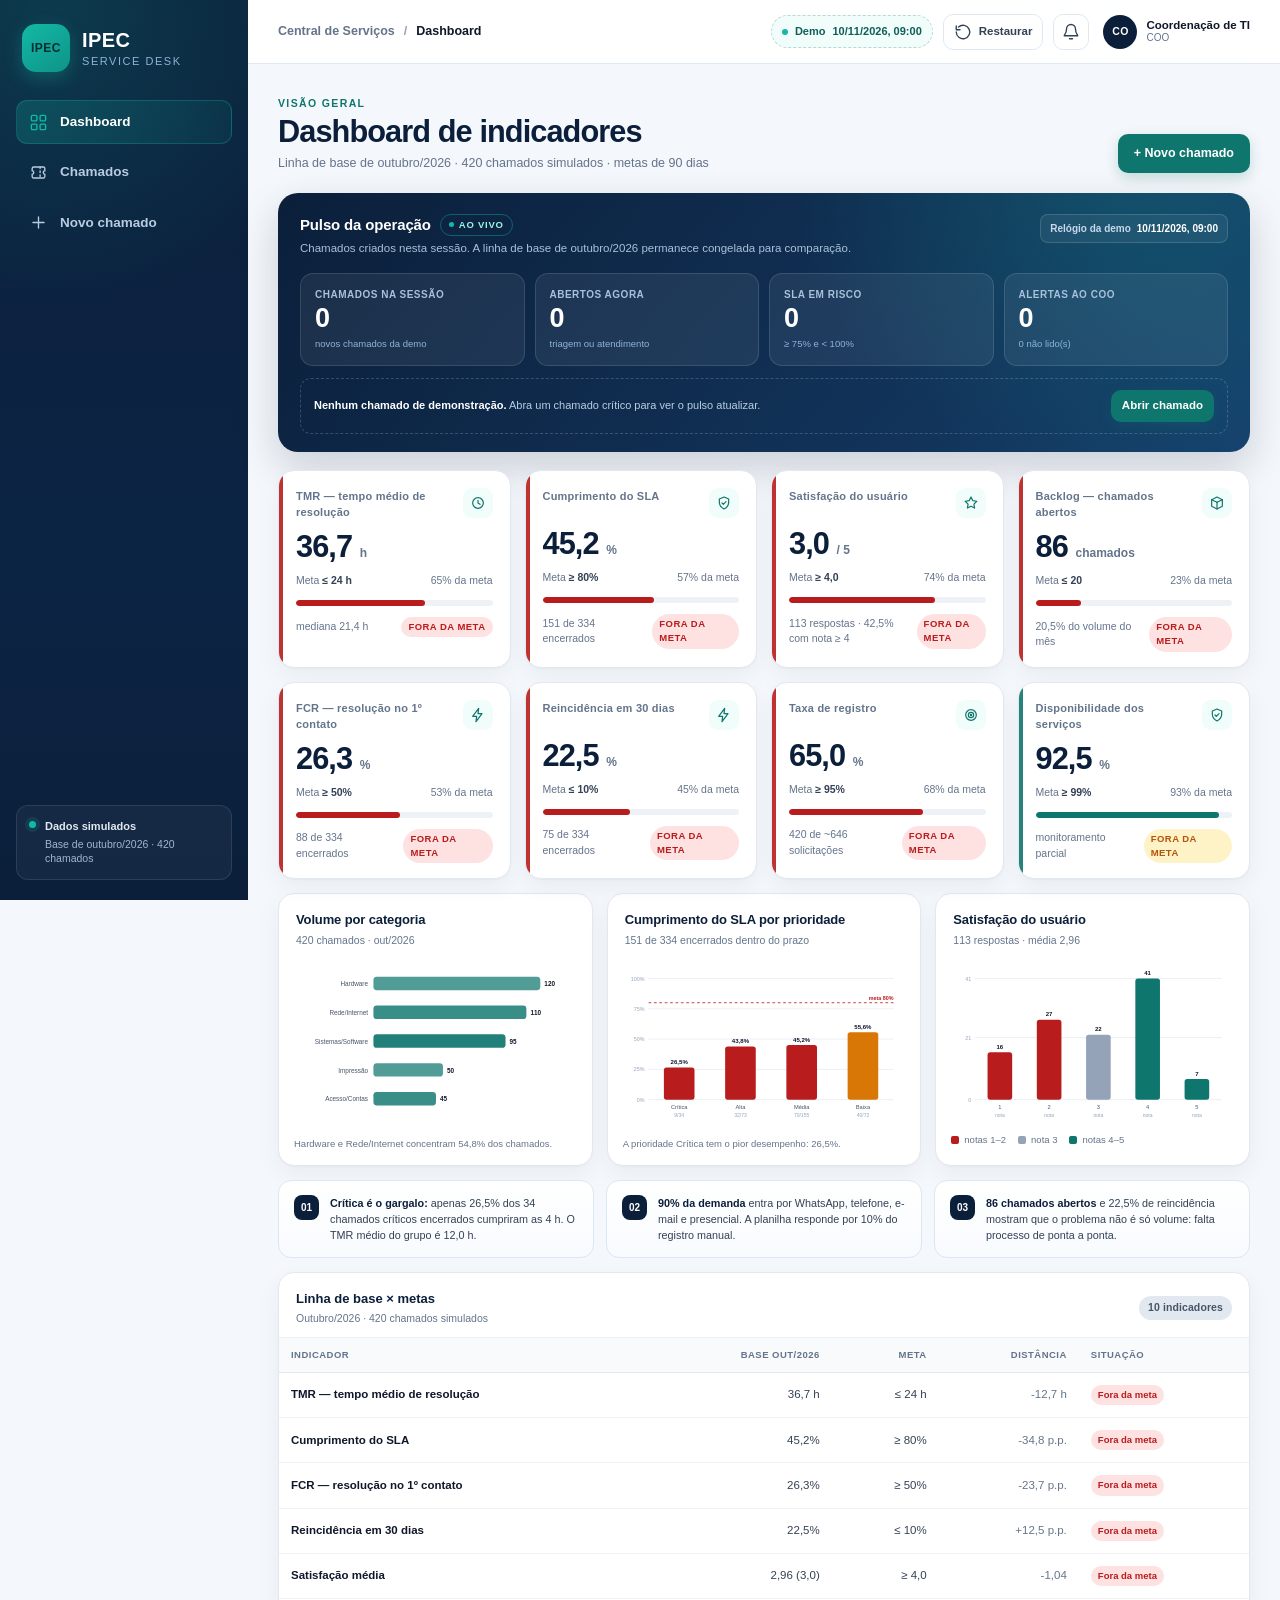
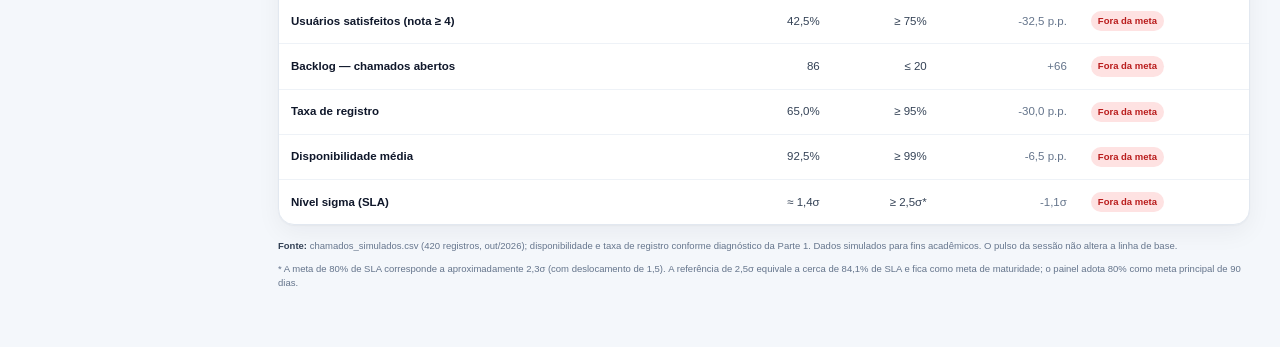
==== service-desk/index.html @ df40ed0a "feat: publica protótipo Service Desk IPEC" ====
<!DOCTYPE html>
<html lang="pt-BR">
<head>
  <meta charset="UTF-8">
  <meta name="viewport" content="width=device-width, initial-scale=1.0">
  <meta name="description" content="Protótipo acadêmico de Service Desk e dashboard de indicadores do IPEC.">
  <title>IPEC · Service Desk</title>
  <link rel="icon" href="data:image/svg+xml,%3Csvg xmlns='http://www.w3.org/2000/svg' viewBox='0 0 64 64'%3E%3Crect width='64' height='64' rx='14' fill='%230B1F3A'/%3E%3Cpath d='M18 18h28v8H34v20h-8V26h-8z' fill='%2314B8A6'/%3E%3C/svg%3E">
  <link rel="stylesheet" href="assets/estilo.css">
</head>
<body>
  <a class="pular-para-conteudo" href="#conteudo">Pular para o conteúdo</a>

  <div class="app">
    <aside class="sidebar">
      <div class="marca">
        <div class="marca-logo" aria-hidden="true">IPEC</div>
        <div class="marca-texto">
          <strong>IPEC</strong>
          <span>Service Desk</span>
        </div>
      </div>

      <nav class="nav" aria-label="Navegação principal">
        <button class="nav-item ativo" type="button" data-action="nav" data-view="dashboard">
          <svg viewBox="0 0 24 24" aria-hidden="true"><rect x="3" y="3" width="7" height="7" rx="1.5"/><rect x="14" y="3" width="7" height="7" rx="1.5"/><rect x="3" y="14" width="7" height="7" rx="1.5"/><rect x="14" y="14" width="7" height="7" rx="1.5"/></svg>
          <span>Dashboard</span>
        </button>
        <button class="nav-item" type="button" data-action="nav" data-view="chamados">
          <svg viewBox="0 0 24 24" aria-hidden="true"><path d="M4 7a2 2 0 0 1 2-2h12a2 2 0 0 1 2 2v3a2 2 0 0 0 0 4v3a2 2 0 0 1-2 2H6a2 2 0 0 1-2-2v-3a2 2 0 0 0 0-4z"/><path d="M14 5v14" stroke-dasharray="2 3"/></svg>
          <span>Chamados</span>
        </button>
        <button class="nav-item" type="button" data-action="nav" data-view="novo">
          <svg viewBox="0 0 24 24" aria-hidden="true"><path d="M12 5v14M5 12h14"/></svg>
          <span>Novo chamado</span>
        </button>
      </nav>

      <div class="sidebar-rodape">
        <span class="ponto-simulado"></span>
        <div>
          <strong>Dados simulados</strong>
          <span>Base de outubro/2026 · 420 chamados</span>
        </div>
      </div>
    </aside>

    <div class="main">
      <header class="topbar">
        <div class="topbar-contexto">
          <span class="topbar-marca-mobile" aria-hidden="true">IPEC</span>
          <span class="topbar-rotulo">Central de Serviços</span>
          <span class="topbar-sep" aria-hidden="true">/</span>
          <span id="topbar-view">Dashboard</span>
        </div>

        <div class="topbar-acoes">
          <div class="relogio-demo" id="relogio-demo" title="Relógio fixo da demonstração; use 'Simular +3h' no chamado para testar o alerta de 75%."></div>
          <button class="btn-icone btn-reset" type="button" data-action="resetar" title="Restaurar demonstração" aria-label="Restaurar demonstração">
            <svg viewBox="0 0 24 24" aria-hidden="true"><path d="M3 12a9 9 0 1 0 3-6.7"/><path d="M3 4v5h5"/></svg>
            <span>Restaurar</span>
          </button>
          <div id="notificacoes-root" class="notificacoes"></div>
          <div class="usuario" title="Perfil da demonstração">
            <span class="avatar" aria-hidden="true">CO</span>
            <span class="usuario-texto"><strong>Coordenação de TI</strong><span>COO</span></span>
          </div>
        </div>
      </header>

      <main class="conteudo" id="conteudo">
        <section class="view" id="view-dashboard" aria-labelledby="titulo-dashboard"></section>
        <section class="view" id="view-chamados" aria-labelledby="titulo-chamados" hidden></section>
        <section class="view" id="view-novo" aria-labelledby="titulo-novo" hidden></section>
      </main>
    </div>
  </div>

  <div id="drawer-root"></div>
  <div id="toast-root" class="toast-root" aria-live="polite" aria-atomic="true"></div>

  <noscript>
    <div class="aviso-noscript">Este protótipo precisa de JavaScript ativado para funcionar.</div>
  </noscript>

  <script src="assets/dados.js"></script>
  <script src="assets/app.js" defer></script>
</body>
</html>
---- service-desk/assets/estilo.css ----
/* =========================================================
   IPEC Service Desk — protótipo acadêmico
   Sem dependências externas. Tema claro, azul institucional,
   teal para ação e âmbar/vermelho para risco de SLA.
   ========================================================= */

:root {
  --azul: #0b1f3a;
  --azul-2: #12345b;
  --azul-3: #1d4f86;
  --teal: #0f766e;
  --teal-2: #14b8a6;
  --teal-claro: #ccfbf1;
  --fundo: #f4f7fb;
  --branco: #ffffff;
  --texto: #0f172a;
  --texto-2: #334155;
  --muted: #64748b;
  --muted-2: #94a3b8;
  --borda: #e2e8f0;
  --borda-2: #eef2f7;
  --azul-claro: #e0f2fe;
  --verde: #15803d;
  --verde-claro: #dcfce7;
  --ambar: #b45309;
  --ambar-claro: #fef3c7;
  --vermelho: #b91c1c;
  --vermelho-claro: #fee2e2;
  --roxo: #6d28d9;
  --roxo-claro: #ede9fe;
  --sombra: 0 1px 2px rgba(15, 23, 42, 0.04), 0 8px 24px rgba(15, 23, 42, 0.05);
  --sombra-forte: 0 18px 50px rgba(15, 23, 42, 0.18);
  --raio: 16px;
  --raio-pequeno: 10px;
  --transicao: 160ms ease;
}

* { box-sizing: border-box; }

html { scroll-behavior: smooth; }

body {
  margin: 0;
  background: var(--fundo);
  color: var(--texto);
  font-family: -apple-system, BlinkMacSystemFont, "Segoe UI", Roboto, "Helvetica Neue", Arial, sans-serif;
  font-size: 14px;
  line-height: 1.5;
  -webkit-font-smoothing: antialiased;
}

button, input, select, textarea { font: inherit; }
button { cursor: pointer; }
button:disabled { cursor: not-allowed; opacity: 0.5; }
a { color: var(--teal); }
svg { display: block; }

:focus-visible {
  outline: 3px solid var(--teal-2);
  outline-offset: 2px;
}

.sr-only {
  position: absolute;
  width: 1px;
  height: 1px;
  padding: 0;
  margin: -1px;
  overflow: hidden;
  clip: rect(0, 0, 0, 0);
  white-space: nowrap;
  border: 0;
}

.pular-para-conteudo {
  position: fixed;
  top: 10px;
  left: 10px;
  z-index: 1000;
  padding: 10px 14px;
  border-radius: 8px;
  background: var(--azul);
  color: #fff;
  text-decoration: none;
  transform: translateY(-160%);
  transition: transform var(--transicao);
}
.pular-para-conteudo:focus { transform: translateY(0); }

.aviso-noscript {
  position: fixed;
  inset: auto 16px 16px 16px;
  z-index: 999;
  padding: 16px;
  border-radius: 12px;
  background: var(--vermelho-claro);
  color: var(--vermelho);
  font-weight: 600;
  text-align: center;
}

/* ========== Layout ========== */

.app {
  display: grid;
  grid-template-columns: 248px minmax(0, 1fr);
  min-height: 100vh;
}

.main { min-width: 0; }

.conteudo {
  width: 100%;
  max-width: 1500px;
  margin: 0 auto;
  padding: 28px 30px 56px;
}

.view[hidden] { display: none; }
.view { animation: entrar 180ms ease both; }
@keyframes entrar {
  from { opacity: 0; transform: translateY(4px); }
  to { opacity: 1; transform: translateY(0); }
}

/* ========== Sidebar ========== */

.sidebar {
  position: sticky;
  top: 0;
  height: 100vh;
  display: flex;
  flex-direction: column;
  gap: 28px;
  padding: 24px 16px 20px;
  background:
    radial-gradient(circle at 20% 0%, rgba(20, 184, 166, 0.18), transparent 34%),
    linear-gradient(180deg, #0b1f3a 0%, #0c2444 62%, #0b1f3a 100%);
  color: #dbe6f3;
  overflow-y: auto;
}

.marca {
  display: flex;
  align-items: center;
  gap: 12px;
  padding: 0 6px;
}

.marca-logo {
  width: 48px;
  height: 48px;
  display: grid;
  place-items: center;
  border-radius: 14px;
  background: linear-gradient(145deg, var(--teal-2), #0d9488);
  color: #042f2e;
  font-weight: 900;
  font-size: 12px;
  letter-spacing: 0.04em;
  box-shadow: 0 6px 18px rgba(20, 184, 166, 0.3);
}

.marca-texto { display: flex; flex-direction: column; line-height: 1.2; }
.marca-texto strong { font-size: 20px; letter-spacing: 0.02em; color: #fff; }
.marca-texto span { font-size: 11px; text-transform: uppercase; letter-spacing: 0.14em; color: #8fb3d9; margin-top: 3px; }

.nav { display: flex; flex-direction: column; gap: 6px; }

.nav-item {
  display: flex;
  align-items: center;
  gap: 12px;
  width: 100%;
  padding: 11px 12px;
  border: 1px solid transparent;
  border-radius: 11px;
  background: transparent;
  color: #b9cbe0;
  text-align: left;
  font-size: 13.5px;
  font-weight: 600;
  transition: background var(--transicao), color var(--transicao), border-color var(--transicao);
}
.nav-item svg {
  width: 19px;
  height: 19px;
  fill: none;
  stroke: currentColor;
  stroke-width: 1.7;
  stroke-linecap: round;
  stroke-linejoin: round;
  flex: 0 0 auto;
}
.nav-item:hover { background: rgba(255, 255, 255, 0.07); color: #fff; }
.nav-item.ativo {
  background: linear-gradient(90deg, rgba(20, 184, 166, 0.22), rgba(20, 184, 166, 0.08));
  border-color: rgba(20, 184, 166, 0.28);
  color: #fff;
}
.nav-item.ativo svg { color: var(--teal-2); }

.sidebar-rodape {
  margin-top: auto;
  display: flex;
  align-items: flex-start;
  gap: 9px;
  padding: 13px 12px;
  border: 1px solid rgba(255, 255, 255, 0.1);
  border-radius: 12px;
  background: rgba(255, 255, 255, 0.045);
  color: #9fb6ce;
  font-size: 10.5px;
  line-height: 1.4;
}
.sidebar-rodape strong { display: block; color: #e2e8f0; font-size: 11px; }
.sidebar-rodape span { display: block; margin-top: 2px; }
.ponto-simulado {
  width: 7px;
  height: 7px;
  margin-top: 4px;
  border-radius: 50%;
  background: var(--teal-2);
  box-shadow: 0 0 0 4px rgba(20, 184, 166, 0.14);
  flex: 0 0 auto;
}

/* ========== Topbar ========== */

.topbar {
  position: sticky;
  top: 0;
  z-index: 30;
  display: flex;
  align-items: center;
  justify-content: space-between;
  gap: 18px;
  min-height: 64px;
  padding: 10px 30px;
  border-bottom: 1px solid var(--borda);
  background: rgba(255, 255, 255, 0.92);
  backdrop-filter: blur(10px);
}

.topbar-contexto {
  display: flex;
  align-items: center;
  gap: 9px;
  min-width: 0;
  color: var(--muted);
  font-size: 12.5px;
  font-weight: 600;
}
.topbar-contexto #topbar-view { color: var(--texto); }
.topbar-rotulo { color: var(--muted); }
.topbar-sep { color: var(--muted-2); }
.topbar-marca-mobile { display: none; color: var(--azul); font-weight: 900; letter-spacing: 0.06em; }

.topbar-acoes { display: flex; align-items: center; gap: 10px; }

.relogio-demo {
  display: inline-flex;
  align-items: center;
  gap: 7px;
  padding: 7px 10px;
  border: 1px dashed #b8d8d3;
  border-radius: 999px;
  background: #f0fdfa;
  color: #115e59;
  font-size: 11px;
  font-weight: 700;
  white-space: nowrap;
}
.relogio-demo::before {
  content: "";
  width: 6px;
  height: 6px;
  border-radius: 50%;
  background: var(--teal-2);
  animation: pulso 1.8s infinite;
}
@keyframes pulso {
  0%, 100% { box-shadow: 0 0 0 0 rgba(20, 184, 166, 0.35); }
  50% { box-shadow: 0 0 0 5px rgba(20, 184, 166, 0); }
}

.btn-icone {
  display: inline-flex;
  align-items: center;
  justify-content: center;
  gap: 7px;
  width: 36px;
  height: 36px;
  padding: 0;
  border: 1px solid var(--borda);
  border-radius: 10px;
  background: var(--branco);
  color: var(--texto-2);
  transition: background var(--transicao), border-color var(--transicao), color var(--transicao);
}
.btn-icone svg {
  width: 18px;
  height: 18px;
  fill: none;
  stroke: currentColor;
  stroke-width: 1.8;
  stroke-linecap: round;
  stroke-linejoin: round;
}
.btn-icone:hover { background: #f8fafc; border-color: #cbd5e1; color: var(--azul); }
.btn-reset { width: auto; padding: 0 10px; font-size: 11.5px; font-weight: 700; }
.btn-reset span { display: inline; }

.usuario { display: flex; align-items: center; gap: 9px; padding-left: 4px; }
.avatar {
  width: 34px;
  height: 34px;
  display: grid;
  place-items: center;
  border-radius: 50%;
  background: var(--azul);
  color: #fff;
  font-size: 10.5px;
  font-weight: 800;
  letter-spacing: 0.04em;
}
.usuario-texto { display: flex; flex-direction: column; line-height: 1.2; }
.usuario-texto strong { font-size: 11.5px; color: var(--texto); }
.usuario-texto span { font-size: 10px; color: var(--muted); }

/* ========== Cabeçalho de página ========== */

.page-head {
  display: flex;
  align-items: flex-end;
  justify-content: space-between;
  gap: 20px;
  margin-bottom: 20px;
}
.page-head h1 {
  margin: 2px 0 5px;
  color: var(--azul);
  font-size: clamp(24px, 2.4vw, 32px);
  line-height: 1.1;
  letter-spacing: -0.03em;
}
.page-head p { margin: 0; color: var(--muted); font-size: 12.5px; }
.eyebrow {
  display: inline-block;
  color: var(--teal);
  font-size: 10.5px;
  font-weight: 800;
  letter-spacing: 0.13em;
  text-transform: uppercase;
}
.page-actions { display: flex; align-items: center; gap: 9px; flex: 0 0 auto; }

/* ========== Botões ========== */

.btn {
  display: inline-flex;
  align-items: center;
  justify-content: center;
  gap: 8px;
  min-height: 38px;
  padding: 9px 15px;
  border: 1px solid transparent;
  border-radius: 10px;
  font-size: 12.5px;
  font-weight: 700;
  text-decoration: none;
  transition: transform var(--transicao), background var(--transicao), border-color var(--transicao), box-shadow var(--transicao);
}
.btn:hover { transform: translateY(-1px); }
.btn svg {
  width: 16px;
  height: 16px;
  fill: none;
  stroke: currentColor;
  stroke-width: 2;
  stroke-linecap: round;
  stroke-linejoin: round;
}
.btn-primario {
  background: var(--teal);
  color: #fff;
  box-shadow: 0 5px 14px rgba(15, 118, 110, 0.22);
}
.btn-primario:hover { background: #0d6b63; }
.btn-secundario { background: var(--branco); border-color: var(--borda); color: var(--texto-2); }
.btn-secundario:hover { border-color: #cbd5e1; background: #f8fafc; }
.btn-fantasma { background: transparent; color: var(--muted); }
.btn-fantasma:hover { background: #f1f5f9; color: var(--texto); }
.btn-perigo { background: var(--vermelho); color: #fff; }
.btn-perigo:hover { background: #991b1b; }
.btn-pequeno { min-height: 32px; padding: 6px 10px; font-size: 11.5px; }

/* ========== Badges ========== */

.badge {
  display: inline-flex;
  align-items: center;
  gap: 5px;
  padding: 4px 9px;
  border-radius: 999px;
  font-size: 10.5px;
  font-weight: 800;
  letter-spacing: 0.01em;
  white-space: nowrap;
}
.badge::before {
  content: "";
  width: 5px;
  height: 5px;
  border-radius: 50%;
  background: currentColor;
  opacity: 0.75;
}
.badge-sem-ponto::before { display: none; }
.badge-critica, .badge-perigo { background: var(--vermelho-claro); color: var(--vermelho); }
.badge-alta, .badge-alerta { background: var(--ambar-claro); color: var(--ambar); }
.badge-media, .badge-info { background: var(--azul-claro); color: #1e40af; }
.badge-baixa, .badge-neutro { background: #e2e8f0; color: #475569; }
.badge-ok, .badge-resolvido { background: var(--verde-claro); color: var(--verde); }
.badge-escalonado { background: var(--roxo-claro); color: var(--roxo); }
.badge-live {
  display: inline-flex;
  align-items: center;
  gap: 5px;
  padding: 3px 8px;
  border: 1px solid rgba(20, 184, 166, 0.4);
  border-radius: 999px;
  color: #99f6e4;
  font-size: 9.5px;
  font-weight: 800;
  letter-spacing: 0.08em;
  text-transform: uppercase;
}
.badge-live::before { content: ""; width: 5px; height: 5px; border-radius: 50%; background: var(--teal-2); }

/* ========== Cards / KPI ========== */

.kpi-grid {
  display: grid;
  grid-template-columns: repeat(4, minmax(0, 1fr));
  gap: 14px;
  margin-bottom: 14px;
}
.kpi-grid.secundario { grid-template-columns: repeat(4, minmax(0, 1fr)); }

.kpi-card {
  position: relative;
  display: flex;
  flex-direction: column;
  gap: 11px;
  min-width: 0;
  padding: 17px 17px 15px;
  overflow: hidden;
  border: 1px solid var(--borda);
  border-radius: var(--raio);
  background: var(--branco);
  box-shadow: var(--sombra);
}
.kpi-card::before {
  content: "";
  position: absolute;
  inset: 0 auto 0 0;
  width: 4px;
  background: var(--cor-kpi, var(--teal));
  opacity: 0.9;
}
.kpi-topo { display: flex; align-items: flex-start; justify-content: space-between; gap: 10px; }
.kpi-rotulo { color: var(--muted); font-size: 11px; font-weight: 700; letter-spacing: 0.02em; }
.kpi-icone {
  width: 30px;
  height: 30px;
  display: grid;
  place-items: center;
  border-radius: 9px;
  background: #f0fdfa;
  color: var(--teal);
  flex: 0 0 auto;
}
.kpi-icone svg { width: 16px; height: 16px; fill: none; stroke: currentColor; stroke-width: 1.8; stroke-linecap: round; stroke-linejoin: round; }
.kpi-valor { color: var(--azul); font-size: clamp(24px, 2.4vw, 31px); font-weight: 800; line-height: 1; letter-spacing: -0.03em; }
.kpi-valor small { font-size: 12px; font-weight: 700; color: var(--muted); letter-spacing: 0; }
.kpi-meta { display: flex; align-items: center; justify-content: space-between; gap: 8px; color: var(--muted); font-size: 10.5px; }
.kpi-meta strong { color: var(--texto-2); }
.barra-meta { height: 6px; overflow: hidden; border-radius: 999px; background: #eef2f7; }
.barra-meta > span { display: block; height: 100%; border-radius: inherit; background: var(--cor-kpi, var(--teal)); }
.kpi-status {
  display: inline-flex;
  align-items: center;
  gap: 5px;
  width: fit-content;
  padding: 3px 7px;
  border-radius: 999px;
  background: var(--vermelho-claro);
  color: var(--vermelho);
  font-size: 9.5px;
  font-weight: 800;
  text-transform: uppercase;
  letter-spacing: 0.05em;
}
.kpi-status.ok { background: var(--verde-claro); color: var(--verde); }
.kpi-status.atencao { background: var(--ambar-claro); color: var(--ambar); }

/* ========== Pulso da operação ========== */

.pulse-card {
  position: relative;
  margin-bottom: 18px;
  padding: 21px 22px 18px;
  overflow: hidden;
  border-radius: 20px;
  background:
    radial-gradient(circle at 88% -20%, rgba(20, 184, 166, 0.24), transparent 38%),
    linear-gradient(130deg, #0b1f3a 0%, #12345b 72%, #15416c 100%);
  color: #fff;
  box-shadow: 0 16px 40px rgba(11, 31, 58, 0.18);
}
.pulse-head {
  display: flex;
  align-items: flex-start;
  justify-content: space-between;
  gap: 16px;
  margin-bottom: 16px;
}
.pulse-head h2 { display: flex; align-items: center; gap: 9px; margin: 0 0 4px; font-size: 15px; letter-spacing: -0.01em; }
.pulse-head p { max-width: 580px; margin: 0; color: #a8c1dc; font-size: 11.5px; }
.pulse-relogio {
  display: inline-flex;
  align-items: center;
  gap: 6px;
  padding: 6px 9px;
  border: 1px solid rgba(255, 255, 255, 0.14);
  border-radius: 8px;
  background: rgba(255, 255, 255, 0.06);
  color: #c7d8ec;
  font-size: 10px;
  font-weight: 700;
  white-space: nowrap;
}
.pulse-relogio strong { color: #fff; }
.pulse-grid { display: grid; grid-template-columns: repeat(4, minmax(0, 1fr)); gap: 10px; }
.pulse-item {
  padding: 13px 14px;
  border: 1px solid rgba(255, 255, 255, 0.12);
  border-radius: 13px;
  background: rgba(255, 255, 255, 0.065);
}
.pulse-item .pulse-rotulo { display: block; color: #a8c1dc; font-size: 10px; font-weight: 700; text-transform: uppercase; letter-spacing: 0.05em; }
.pulse-item .pulse-valor { display: block; margin-top: 3px; color: #fff; font-size: 27px; font-weight: 800; line-height: 1; letter-spacing: -0.03em; }
.pulse-item .pulse-valor.alerta { color: #fcd34d; }
.pulse-item .pulse-valor.perigo { color: #fca5a5; }
.pulse-item .pulse-nota { display: block; margin-top: 5px; color: #8fb3d9; font-size: 9.5px; }
.pulse-vazio {
  display: flex;
  align-items: center;
  justify-content: space-between;
  gap: 14px;
  margin-top: 12px;
  padding: 11px 13px;
  border: 1px dashed rgba(255, 255, 255, 0.18);
  border-radius: 11px;
  color: #b8cde3;
  font-size: 11px;
}
.pulse-vazio strong { color: #fff; }
.pulse-lista { display: flex; flex-wrap: wrap; gap: 7px; margin-top: 12px; }
.pulse-lista-item {
  display: inline-flex;
  align-items: center;
  gap: 6px;
  padding: 5px 9px;
  border-radius: 999px;
  background: rgba(255, 255, 255, 0.08);
  color: #d8e6f4;
  font-size: 10px;
  font-weight: 600;
}
.pulse-lista-item .ponto { width: 5px; height: 5px; border-radius: 50%; background: var(--teal-2); }

/* ========== Gráficos ========== */

.charts-grid {
  display: grid;
  grid-template-columns: repeat(3, minmax(0, 1fr));
  gap: 14px;
  margin-bottom: 14px;
}
.card {
  border: 1px solid var(--borda);
  border-radius: var(--raio);
  background: var(--branco);
  box-shadow: var(--sombra);
}
.card-head {
  display: flex;
  align-items: flex-start;
  justify-content: space-between;
  gap: 12px;
  padding: 16px 17px 0;
}
.card-head h2 { margin: 0 0 3px; color: var(--azul); font-size: 13px; letter-spacing: -0.01em; }
.card-head p { margin: 0; color: var(--muted); font-size: 10.5px; }
.card-body { padding: 12px 15px 14px; }
.chart-svg { width: 100%; height: auto; overflow: visible; }
.chart-svg text { font-family: inherit; }
.chart-legenda { display: flex; flex-wrap: wrap; gap: 12px; margin-top: 4px; color: var(--muted); font-size: 9.5px; }
.chart-legenda span { display: inline-flex; align-items: center; gap: 5px; }
.chart-legenda i { width: 8px; height: 8px; border-radius: 2px; background: var(--teal); }
.chart-nota { margin-top: 8px; color: var(--muted); font-size: 9.5px; line-height: 1.45; }

/* ========== Insights ========== */

.insights {
  display: grid;
  grid-template-columns: repeat(3, minmax(0, 1fr));
  gap: 12px;
  margin-bottom: 14px;
}
.insight-card {
  display: flex;
  gap: 11px;
  padding: 14px 15px;
  border: 1px solid #dbe7f3;
  border-radius: 13px;
  background: linear-gradient(180deg, #ffffff, #f8fbff);
}
.insight-numero {
  width: 25px;
  height: 25px;
  display: grid;
  place-items: center;
  flex: 0 0 auto;
  border-radius: 8px;
  background: var(--azul);
  color: #fff;
  font-size: 10px;
  font-weight: 800;
}
.insight-card p { margin: 0; color: var(--texto-2); font-size: 10.8px; line-height: 1.5; }
.insight-card strong { color: var(--azul); }

/* ========== Tabelas ========== */

.tabela-card { overflow: hidden; }
.tabela-topo {
  display: flex;
  align-items: center;
  justify-content: space-between;
  gap: 12px;
  padding: 16px 17px 10px;
}
.tabela-topo h2 { margin: 0 0 2px; color: var(--azul); font-size: 13px; }
.tabela-topo p { margin: 0; color: var(--muted); font-size: 10.5px; }
.tabela-scroll { overflow-x: auto; }
.tabela { width: 100%; border-collapse: collapse; }
.tabela th {
  padding: 10px 12px;
  border-top: 1px solid var(--borda-2);
  border-bottom: 1px solid var(--borda);
  background: #f8fafc;
  color: var(--muted);
  font-size: 9.5px;
  font-weight: 800;
  letter-spacing: 0.05em;
  text-align: left;
  text-transform: uppercase;
  white-space: nowrap;
}
.tabela td {
  padding: 12px;
  border-bottom: 1px solid var(--borda-2);
  color: var(--texto-2);
  font-size: 11.5px;
  vertical-align: middle;
}
.tabela tbody tr:last-child td { border-bottom: 0; }
.tabela .col-num { text-align: right; font-variant-numeric: tabular-nums; }
.tabela .forte { color: var(--texto); font-weight: 700; }
.tabela .muted { color: var(--muted); }
.tabela .linha-clicavel { cursor: pointer; transition: background var(--transicao); }
.tabela .linha-clicavel:hover { background: #f8fbfd; }
.tabela .linha-clicavel:focus-visible { outline-offset: -3px; }

.status-tabela {
  display: inline-flex;
  align-items: center;
  gap: 5px;
  padding: 3px 7px;
  border-radius: 999px;
  font-size: 9.5px;
  font-weight: 800;
  white-space: nowrap;
}
.status-tabela.ok { background: var(--verde-claro); color: var(--verde); }
.status-tabela.fora { background: var(--vermelho-claro); color: var(--vermelho); }
.status-tabela.atencao { background: var(--ambar-claro); color: var(--ambar); }

/* ========== Chamados / filtros ========== */

.ticket-toolbar {
  display: flex;
  flex-wrap: wrap;
  align-items: flex-end;
  gap: 9px;
  margin-bottom: 10px;
  padding: 13px;
  border: 1px solid var(--borda);
  border-radius: var(--raio);
  background: var(--branco);
  box-shadow: var(--sombra);
}
.campo-filtro { display: flex; flex-direction: column; gap: 4px; min-width: 0; }
.campo-filtro label { color: var(--muted); font-size: 9.5px; font-weight: 800; letter-spacing: 0.05em; text-transform: uppercase; }
.busca { position: relative; flex: 1 1 220px; }
.busca svg {
  position: absolute;
  top: 50%;
  left: 11px;
  width: 16px;
  height: 16px;
  transform: translateY(-50%);
  fill: none;
  stroke: var(--muted);
  stroke-width: 1.8;
  pointer-events: none;
}
.busca input { padding-left: 34px !important; }
.campo-filtro input, .campo-filtro select {
  min-height: 35px;
  padding: 8px 10px;
  border: 1px solid var(--borda);
  border-radius: 9px;
  background: var(--branco);
  color: var(--texto-2);
  font-size: 11.5px;
}
.campo-filtro select { min-width: 128px; }
.campo-filtro input:focus, .campo-filtro select:focus { border-color: var(--teal-2); outline: 2px solid rgba(20, 184, 166, 0.15); }

.status-chips { display: flex; flex-wrap: wrap; gap: 6px; margin-bottom: 12px; }
.chip {
  display: inline-flex;
  align-items: center;
  gap: 6px;
  padding: 6px 10px;
  border: 1px solid var(--borda);
  border-radius: 999px;
  background: var(--branco);
  color: var(--muted);
  font-size: 10.5px;
  font-weight: 700;
  transition: all var(--transicao);
}
.chip:hover { border-color: #cbd5e1; color: var(--texto); }
.chip.ativo { border-color: var(--azul); background: var(--azul); color: #fff; }
.chip-contagem {
  min-width: 17px;
  padding: 1px 5px;
  border-radius: 999px;
  background: #eef2f7;
  color: var(--muted);
  font-size: 9px;
  text-align: center;
}
.chip.ativo .chip-contagem { background: rgba(255, 255, 255, 0.18); color: #fff; }

.ticket-id { display: block; color: var(--azul); font-size: 11.5px; font-weight: 800; letter-spacing: 0.01em; }
.ticket-canal { display: block; margin-top: 1px; color: var(--muted); font-size: 9.5px; }
.solicitante { display: block; color: var(--texto); font-weight: 600; }
.solicitante small { display: block; color: var(--muted); font-size: 9.5px; font-weight: 400; }
.sla-cell { min-width: 112px; }
.sla-texto { display: flex; align-items: center; justify-content: space-between; gap: 8px; margin-bottom: 4px; color: var(--muted); font-size: 9.5px; }
.sla-texto strong { color: var(--texto-2); font-size: 10px; }
.sla-barra { height: 5px; overflow: hidden; border-radius: 999px; background: #eef2f7; }
.sla-barra > span { display: block; height: 100%; border-radius: inherit; background: var(--teal); }
.sla-barra > span.alerta { background: var(--ambar); }
.sla-barra > span.perigo { background: var(--vermelho); }

.paginacao {
  display: flex;
  align-items: center;
  justify-content: space-between;
  gap: 12px;
  padding: 12px 16px;
  border-top: 1px solid var(--borda-2);
  color: var(--muted);
  font-size: 10.5px;
}
.paginacao-botoes { display: flex; gap: 5px; }
.paginacao button {
  min-width: 30px;
  height: 30px;
  padding: 0 9px;
  border: 1px solid var(--borda);
  border-radius: 8px;
  background: var(--branco);
  color: var(--texto-2);
  font-size: 10.5px;
  font-weight: 700;
}
.paginacao button:hover:not(:disabled) { border-color: var(--teal-2); color: var(--teal); }

.vazio {
  display: flex;
  flex-direction: column;
  align-items: center;
  justify-content: center;
  gap: 6px;
  padding: 44px 20px;
  text-align: center;
}
.vazio-icone {
  width: 42px;
  height: 42px;
  display: grid;
  place-items: center;
  margin-bottom: 4px;
  border-radius: 50%;
  background: #f1f5f9;
  color: var(--muted);
}
.vazio-icone svg { width: 20px; height: 20px; fill: none; stroke: currentColor; stroke-width: 1.7; }
.vazio h3 { margin: 0; color: var(--texto); font-size: 13px; }
.vazio p { max-width: 340px; margin: 0; color: var(--muted); font-size: 11px; }

/* ========== Formulário ========== */

.form-layout { display: grid; grid-template-columns: minmax(0, 1.45fr) minmax(280px, 0.75fr); gap: 16px; align-items: start; }
.form-card { padding: 21px; }
.form-card h2 { margin: 0 0 3px; color: var(--azul); font-size: 15px; }
.form-card > p { margin: 0 0 18px; color: var(--muted); font-size: 11.5px; }
.campo { display: flex; flex-direction: column; gap: 5px; margin-bottom: 14px; }
.campo label, .campo legend { color: var(--texto-2); font-size: 11px; font-weight: 800; }
.campo label .obrig, .campo legend .obrig { color: var(--vermelho); }
.campo input, .campo select, .campo textarea {
  width: 100%;
  padding: 9px 11px;
  border: 1px solid var(--borda);
  border-radius: 9px;
  background: var(--branco);
  color: var(--texto);
  font-size: 12px;
  transition: border-color var(--transicao), box-shadow var(--transicao);
}
.campo textarea { min-height: 92px; resize: vertical; }
.campo input:focus, .campo select:focus, .campo textarea:focus { border-color: var(--teal-2); outline: 2px solid rgba(20, 184, 166, 0.15); }
.campo input[aria-invalid="true"], .campo select[aria-invalid="true"], .campo textarea[aria-invalid="true"] { border-color: var(--vermelho); }
.campo .dica { color: var(--muted); font-size: 9.5px; }
.grid-2 { display: grid; grid-template-columns: 1fr 1fr; gap: 12px; }
fieldset.campo { min-width: 0; padding: 0; border: 0; }
fieldset.campo legend { margin-bottom: 6px; }

.prioridade-grid { display: grid; grid-template-columns: repeat(4, minmax(0, 1fr)); gap: 7px; }
.prioridade-opcao {
  position: relative;
  display: flex;
  flex-direction: column;
  gap: 3px;
  padding: 10px 10px 9px;
  border: 1px solid var(--borda);
  border-radius: 10px;
  background: var(--branco);
  cursor: pointer;
  transition: border-color var(--transicao), background var(--transicao), box-shadow var(--transicao);
}
.prioridade-opcao:hover { border-color: #cbd5e1; }
.prioridade-opcao input { position: absolute; opacity: 0; width: 1px; height: 1px; }
.prioridade-opcao .prio-nome { color: var(--texto); font-size: 11.5px; font-weight: 800; }
.prioridade-opcao .prio-sla { color: var(--muted); font-size: 9.5px; }
.prioridade-opcao:has(input:checked) { border-color: var(--teal); background: #f0fdfa; box-shadow: 0 0 0 2px rgba(20, 184, 166, 0.15); }
.prioridade-opcao:has(input:focus-visible) { outline: 3px solid var(--teal-2); outline-offset: 2px; }
.prioridade-opcao.tipo-critica:has(input:checked) { border-color: var(--vermelho); background: #fff7f7; box-shadow: 0 0 0 2px rgba(185, 28, 28, 0.1); }

.sla-preview {
  display: flex;
  align-items: center;
  gap: 8px;
  margin: -3px 0 14px;
  padding: 9px 11px;
  border: 1px dashed #b8d8d3;
  border-radius: 9px;
  background: #f0fdfa;
  color: #115e59;
  font-size: 10.5px;
  font-weight: 600;
}
.sla-preview strong { color: #0f766e; }
.sla-preview .ponto { width: 6px; height: 6px; border-radius: 50%; background: var(--teal-2); flex: 0 0 auto; }

.contador { display: flex; justify-content: flex-end; margin-top: 2px; color: var(--muted); font-size: 9.5px; }
.erro-form {
  margin: 4px 0 12px;
  padding: 9px 11px;
  border: 1px solid #fecaca;
  border-radius: 9px;
  background: var(--vermelho-claro);
  color: var(--vermelho);
  font-size: 10.5px;
  font-weight: 600;
}
.acoes-form { display: flex; justify-content: flex-end; gap: 8px; margin-top: 4px; }

.info-card { padding: 19px; }
.info-card h2 { margin: 0 0 3px; color: var(--azul); font-size: 14px; }
.info-card > p { margin: 0 0 14px; color: var(--muted); font-size: 10.8px; }
.sla-tabela { width: 100%; border-collapse: collapse; margin-bottom: 16px; }
.sla-tabela th { padding: 7px 8px; border-bottom: 1px solid var(--borda); color: var(--muted); font-size: 9px; font-weight: 800; text-align: left; text-transform: uppercase; letter-spacing: 0.05em; }
.sla-tabela td { padding: 8px; border-bottom: 1px solid var(--borda-2); color: var(--texto-2); font-size: 10.5px; }
.sla-tabela td:last-child { text-align: right; font-weight: 800; white-space: nowrap; }
.passos { display: flex; flex-direction: column; gap: 9px; margin: 0; padding: 0; list-style: none; }
.passos li { position: relative; padding-left: 25px; color: var(--texto-2); font-size: 10.5px; line-height: 1.5; }
.passos li::before {
  content: "";
  position: absolute;
  top: 3px;
  left: 0;
  width: 16px;
  height: 16px;
  display: grid;
  place-items: center;
  border: 1.5px solid #99f6e4;
  border-radius: 50%;
  background: #f0fdfa;
  color: var(--teal);
  font-size: 8px;
  font-weight: 800;
}
.passos li:nth-child(1)::before { content: "1"; }
.passos li:nth-child(2)::before { content: "2"; }
.passos li:nth-child(3)::before { content: "3"; }
.passos li:nth-child(4)::before { content: "4"; }
.passos li:nth-child(5)::before { content: "5"; }

/* ========== Drawer / detalhe ========== */

body.drawer-aberto { overflow: hidden; }
.drawer-overlay {
  position: fixed;
  inset: 0;
  z-index: 60;
  background: rgba(15, 23, 42, 0.42);
  backdrop-filter: blur(2px);
  animation: aparecer 160ms ease both;
}
@keyframes aparecer { from { opacity: 0; } to { opacity: 1; } }

.drawer {
  position: fixed;
  top: 0;
  right: 0;
  z-index: 70;
  display: flex;
  flex-direction: column;
  width: min(520px, 100%);
  height: 100vh;
  background: var(--branco);
  box-shadow: -24px 0 60px rgba(15, 23, 42, 0.22);
  animation: deslizar 220ms ease both;
}
@keyframes deslizar { from { transform: translateX(24px); opacity: 0; } to { transform: translateX(0); opacity: 1; } }

.drawer-cabecalho {
  display: flex;
  align-items: flex-start;
  justify-content: space-between;
  gap: 14px;
  padding: 18px 20px 14px;
  border-bottom: 1px solid var(--borda);
  background: linear-gradient(180deg, #f8fbfd, #ffffff);
}
.drawer-cabecalho .drawer-eyebrow { display: block; margin-bottom: 3px; color: var(--muted); font-size: 9.5px; font-weight: 800; letter-spacing: 0.08em; text-transform: uppercase; }
.drawer-cabecalho h2 { margin: 0; color: var(--azul); font-size: 20px; letter-spacing: -0.02em; }
.drawer-cabecalho .drawer-badges { display: flex; flex-wrap: wrap; gap: 5px; margin-top: 7px; }
.drawer-corpo { flex: 1; overflow-y: auto; padding: 17px 20px 26px; }
.drawer-fechar {
  width: 32px;
  height: 32px;
  display: grid;
  place-items: center;
  flex: 0 0 auto;
  border: 1px solid var(--borda);
  border-radius: 9px;
  background: var(--branco);
  color: var(--muted);
}
.drawer-fechar:hover { color: var(--texto); background: #f8fafc; }
.drawer-fechar svg { width: 16px; height: 16px; fill: none; stroke: currentColor; stroke-width: 2; stroke-linecap: round; }

.detalhe-meta {
  display: grid;
  grid-template-columns: 1fr 1fr;
  gap: 11px 14px;
  margin-bottom: 14px;
  padding: 13px 14px;
  border: 1px solid var(--borda-2);
  border-radius: 11px;
  background: #fbfdff;
}
.meta-item { min-width: 0; }
.meta-item span { display: block; color: var(--muted); font-size: 9px; font-weight: 800; letter-spacing: 0.05em; text-transform: uppercase; }
.meta-item strong { display: block; overflow-wrap: anywhere; margin-top: 2px; color: var(--texto); font-size: 11px; font-weight: 600; }

.sla-painel {
  margin-bottom: 14px;
  padding: 13px 14px;
  border: 1px solid #dbe7f3;
  border-radius: 11px;
  background: linear-gradient(180deg, #ffffff, #f8fbfd);
}
.sla-painel-topo { display: flex; align-items: center; justify-content: space-between; gap: 10px; margin-bottom: 8px; }
.sla-painel-topo strong { color: var(--azul); font-size: 12px; }
.sla-painel-topo span { color: var(--muted); font-size: 10px; }
.barra-sla { height: 8px; overflow: hidden; border-radius: 999px; background: #eef2f7; }
.barra-sla > span { display: block; height: 100%; border-radius: inherit; background: var(--teal); }
.barra-sla > span.alerta { background: var(--ambar); }
.barra-sla > span.perigo { background: var(--vermelho); }
.sla-painel-rodape { display: flex; align-items: center; justify-content: space-between; gap: 8px; margin-top: 6px; color: var(--muted); font-size: 9.5px; }
.sla-painel-rodape strong { color: var(--texto-2); }

.secao-detalhe { margin-top: 16px; }
.secao-detalhe h3 { margin: 0 0 7px; color: var(--azul); font-size: 11.5px; }
.descricao-chamado { margin: 0; padding: 11px 12px; border: 1px solid var(--borda-2); border-radius: 9px; background: #fbfdff; color: var(--texto-2); font-size: 11.5px; line-height: 1.6; white-space: pre-wrap; overflow-wrap: anywhere; }

.historico { display: flex; flex-direction: column; gap: 0; margin: 0; padding: 0; list-style: none; }
.historico-item { position: relative; display: flex; gap: 11px; padding: 0 0 15px 0; }
.historico-item:last-child { padding-bottom: 0; }
.historico-item::before {
  content: "";
  position: absolute;
  top: 13px;
  bottom: 0;
  left: 6px;
  width: 1px;
  background: var(--borda);
}
.historico-item:last-child::before { display: none; }
.historico-ponto { position: relative; z-index: 1; width: 13px; height: 13px; margin-top: 3px; flex: 0 0 auto; border: 3px solid var(--branco); border-radius: 50%; background: var(--teal-2); box-shadow: 0 0 0 1px #b8d8d3; }
.historico-item.alerta .historico-ponto { background: var(--ambar); box-shadow: 0 0 0 1px #fcd34d; }
.historico-item.perigo .historico-ponto { background: var(--vermelho); box-shadow: 0 0 0 1px #fca5a5; }
.historico-conteudo { min-width: 0; }
.historico-conteudo strong { display: block; color: var(--texto); font-size: 10.8px; }
.historico-conteudo p { margin: 1px 0 0; color: var(--texto-2); font-size: 10.5px; line-height: 1.5; }
.historico-data { display: block; margin-top: 2px; color: var(--muted); font-size: 9px; }

.acoes-detalhe { display: flex; flex-wrap: wrap; gap: 7px; margin-top: 18px; padding-top: 15px; border-top: 1px solid var(--borda); }
.acoes-detalhe .btn { flex: 1 1 auto; }
.painel-acao { margin-top: 11px; padding: 12px; border: 1px solid #dbe7f3; border-radius: 10px; background: #f8fbfd; }
.painel-acao h4 { margin: 0 0 8px; color: var(--azul); font-size: 11px; }
.painel-acao .campo { margin-bottom: 9px; }
.painel-acao .campo textarea { min-height: 62px; }
.painel-acao .acoes-form { justify-content: flex-start; }
.opcoes-escalonamento { display: flex; flex-direction: column; gap: 5px; margin-bottom: 9px; }
.opcao-escalonamento { display: flex; align-items: center; gap: 7px; padding: 7px 9px; border: 1px solid var(--borda); border-radius: 8px; background: var(--branco); color: var(--texto-2); font-size: 10.5px; cursor: pointer; }
.opcao-escalonamento:has(input:checked) { border-color: var(--teal); background: #f0fdfa; }
.opcao-escalonamento input { accent-color: var(--teal); }

.avaliacao { margin-top: 11px; padding: 12px; border: 1px solid #dbe7f3; border-radius: 10px; background: #f8fbfd; }
.avaliacao h4 { margin: 0 0 3px; color: var(--azul); font-size: 11px; }
.avaliacao p { margin: 0 0 8px; color: var(--muted); font-size: 9.8px; }
.avaliacao-botoes { display: flex; gap: 5px; }
.avaliacao-btn {
  width: 34px;
  height: 31px;
  display: grid;
  place-items: center;
  border: 1px solid var(--borda);
  border-radius: 8px;
  background: var(--branco);
  color: var(--texto-2);
  font-size: 11px;
  font-weight: 800;
}
.avaliacao-btn:hover, .avaliacao-btn.selecionado { border-color: var(--teal); background: #f0fdfa; color: var(--teal); }
.avaliacao-registrada { display: inline-flex; align-items: center; gap: 6px; padding: 5px 9px; border-radius: 8px; background: var(--verde-claro); color: var(--verde); font-size: 10.5px; font-weight: 700; }
.nota-demo { margin-top: 11px; padding: 10px 11px; border: 1px dashed #fcd34d; border-radius: 9px; background: #fffbeb; color: #92400e; font-size: 9.8px; line-height: 1.45; }
.nota-demo .btn { margin-top: 7px; }
.somente-leitura { margin-top: 16px; padding: 10px 11px; border: 1px solid var(--borda); border-radius: 9px; background: #f8fafc; color: var(--muted); font-size: 10px; }

/* ========== Notificações ========== */

.notificacoes { position: relative; }
.btn-sino { position: relative; }
.notif-badge {
  position: absolute;
  top: -4px;
  right: -4px;
  min-width: 17px;
  height: 17px;
  display: grid;
  place-items: center;
  padding: 0 4px;
  border: 2px solid var(--branco);
  border-radius: 999px;
  background: var(--vermelho);
  color: #fff;
  font-size: 8.5px;
  font-weight: 800;
}
.notif-dropdown {
  position: absolute;
  top: calc(100% + 8px);
  right: 0;
  z-index: 80;
  width: min(360px, calc(100vw - 32px));
  overflow: hidden;
  border: 1px solid var(--borda);
  border-radius: 13px;
  background: var(--branco);
  box-shadow: var(--sombra-forte);
  animation: aparecer 140ms ease both;
}
.notif-cabecalho { display: flex; align-items: center; justify-content: space-between; gap: 10px; padding: 12px 13px; border-bottom: 1px solid var(--borda-2); }
.notif-cabecalho strong { color: var(--azul); font-size: 11.5px; }
.notif-cabecalho button { padding: 3px 6px; border: 0; background: transparent; color: var(--teal); font-size: 9.5px; font-weight: 700; }
.notif-lista { max-height: 330px; overflow-y: auto; }
.notif-item { display: flex; gap: 9px; width: 100%; padding: 11px 13px; border: 0; border-bottom: 1px solid var(--borda-2); background: var(--branco); text-align: left; }
.notif-item:hover { background: #f8fbfd; }
.notif-item:last-child { border-bottom: 0; }
.notif-ponto { width: 7px; height: 7px; margin-top: 4px; flex: 0 0 auto; border-radius: 50%; background: var(--borda); }
.notif-item.nao-lida .notif-ponto { background: var(--vermelho); box-shadow: 0 0 0 3px rgba(185, 28, 28, 0.1); }
.notif-conteudo { min-width: 0; }
.notif-conteudo strong { display: block; color: var(--texto); font-size: 10.5px; }
.notif-conteudo p { margin: 2px 0 0; color: var(--texto-2); font-size: 9.8px; line-height: 1.45; }
.notif-conteudo span { display: block; margin-top: 3px; color: var(--muted); font-size: 8.8px; }
.notif-vazio { padding: 26px 16px; color: var(--muted); font-size: 10.5px; text-align: center; }

/* ========== Toast ========== */

.toast-root { position: fixed; right: 18px; bottom: 18px; z-index: 100; display: flex; flex-direction: column; gap: 8px; max-width: min(380px, calc(100vw - 36px)); }
.toast {
  display: flex;
  align-items: flex-start;
  gap: 9px;
  padding: 11px 13px;
  border: 1px solid var(--borda);
  border-left: 4px solid var(--teal);
  border-radius: 10px;
  background: var(--branco);
  box-shadow: var(--sombra-forte);
  color: var(--texto-2);
  font-size: 10.8px;
  line-height: 1.45;
  animation: toastEntrar 200ms ease both;
}
@keyframes toastEntrar { from { opacity: 0; transform: translateY(8px); } to { opacity: 1; transform: translateY(0); } }
.toast strong { display: block; margin-bottom: 1px; color: var(--texto); font-size: 10.8px; }
.toast.toast-alerta { border-left-color: var(--ambar); }
.toast.toast-perigo { border-left-color: var(--vermelho); }
.toast.toast-info { border-left-color: var(--azul-3); }

/* ========== Rodapé / notas ========== */

.fonte { margin: 14px 0 0; color: var(--muted); font-size: 9.5px; line-height: 1.55; }
.fonte strong { color: var(--texto-2); }
.nota { margin: 8px 0 0; color: var(--muted); font-size: 9.5px; line-height: 1.5; }
.nota strong { color: var(--texto-2); }

/* ========== Responsivo ========== */

@media (max-width: 1200px) {
  .kpi-grid, .kpi-grid.secundario { grid-template-columns: repeat(2, minmax(0, 1fr)); }
  .charts-grid { grid-template-columns: repeat(2, minmax(0, 1fr)); }
  .charts-grid .card:last-child { grid-column: 1 / -1; }
}

@media (max-width: 980px) {
  .app { grid-template-columns: 1fr; }
  .sidebar {
    position: static;
    height: auto;
    flex-direction: row;
    align-items: center;
    gap: 14px;
    padding: 10px 16px;
    overflow: visible;
  }
  .marca { flex: 0 0 auto; }
  .marca-logo { width: 38px; height: 38px; border-radius: 11px; font-size: 10px; }
  .marca-texto strong { font-size: 16px; }
  .marca-texto span { font-size: 9px; }
  .nav { flex-direction: row; flex: 1; justify-content: flex-end; gap: 3px; }
  .nav-item { width: auto; padding: 8px 10px; font-size: 11.5px; }
  .nav-item svg { width: 16px; height: 16px; }
  .sidebar-rodape { display: none; }
  .topbar { padding: 9px 18px; }
  .conteudo { padding: 22px 18px 46px; }
  .topbar-marca-mobile { display: inline; }
}

@media (max-width: 760px) {
  .topbar { flex-wrap: wrap; }
  .topbar-contexto { flex: 1 1 100%; order: 2; }
  .topbar-acoes { flex: 1 1 100%; order: 1; justify-content: space-between; }
  .relogio-demo { display: none; }
  .usuario-texto { display: none; }
  .nav-item span { display: none; }
  .nav-item { padding: 8px; }
  .page-head { align-items: flex-start; flex-direction: column; gap: 12px; }
  .page-actions { width: 100%; }
  .page-actions .btn { width: 100%; }
  .pulse-head { flex-direction: column; }
  .pulse-grid { grid-template-columns: repeat(2, minmax(0, 1fr)); }
  .charts-grid { grid-template-columns: 1fr; }
  .charts-grid .card:last-child { grid-column: auto; }
  .insights { grid-template-columns: 1fr; }
  .form-layout { grid-template-columns: 1fr; }
  .form-card, .info-card { padding: 17px; }
  .grid-2 { grid-template-columns: 1fr; }
  .prioridade-grid { grid-template-columns: repeat(2, minmax(0, 1fr)); }
  .detalhe-meta { grid-template-columns: 1fr; }
  .drawer-cabecalho, .drawer-corpo { padding-left: 16px; padding-right: 16px; }
  .ticket-toolbar { flex-direction: column; align-items: stretch; }
  .campo-filtro select { width: 100%; }
  .paginacao { flex-direction: column; align-items: flex-start; }
}

@media (max-width: 480px) {
  .kpi-grid, .kpi-grid.secundario { grid-template-columns: 1fr; }
  .pulse-grid { grid-template-columns: 1fr; }
  .conteudo { padding-left: 13px; padding-right: 13px; }
  .marca-texto { display: none; }
}

@media (prefers-reduced-motion: reduce) {
  *, *::before, *::after { animation-duration: 0.001ms !important; animation-iteration-count: 1 !important; transition-duration: 0.001ms !important; scroll-behavior: auto !important; }
}
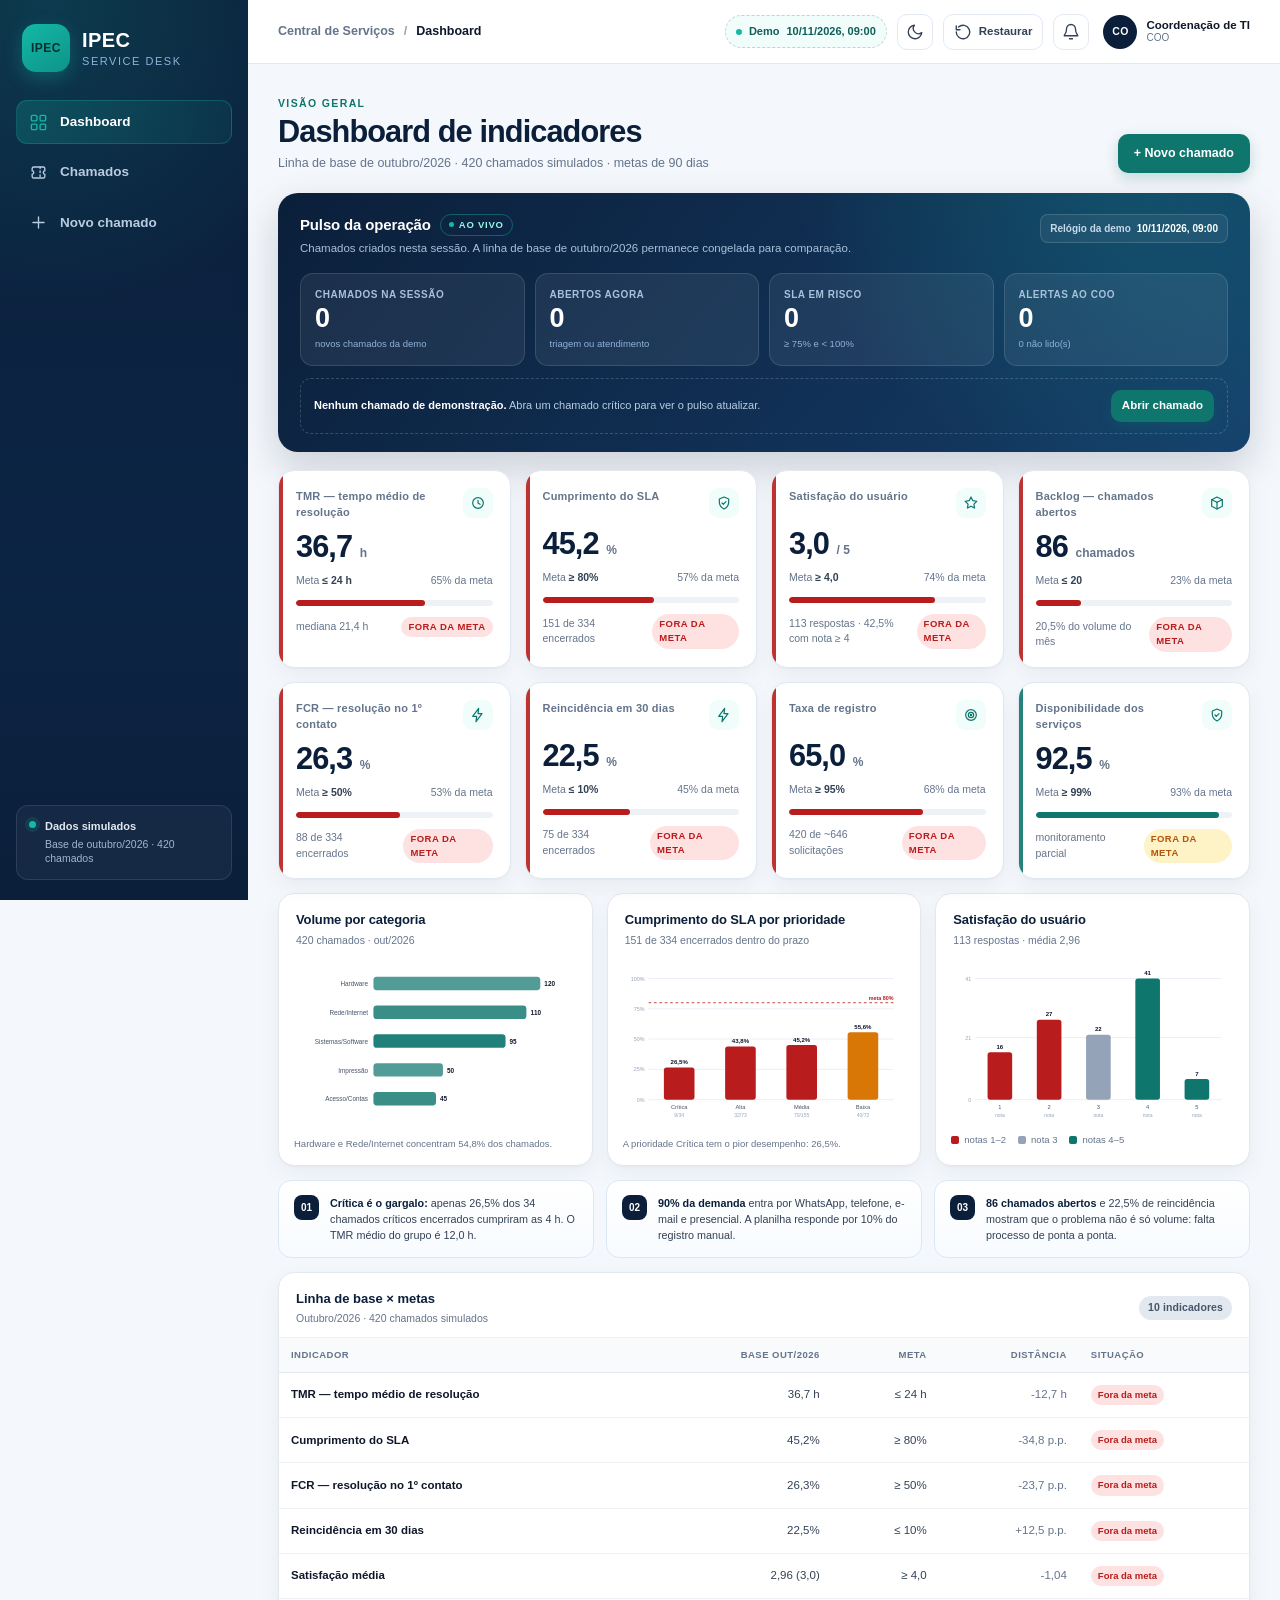
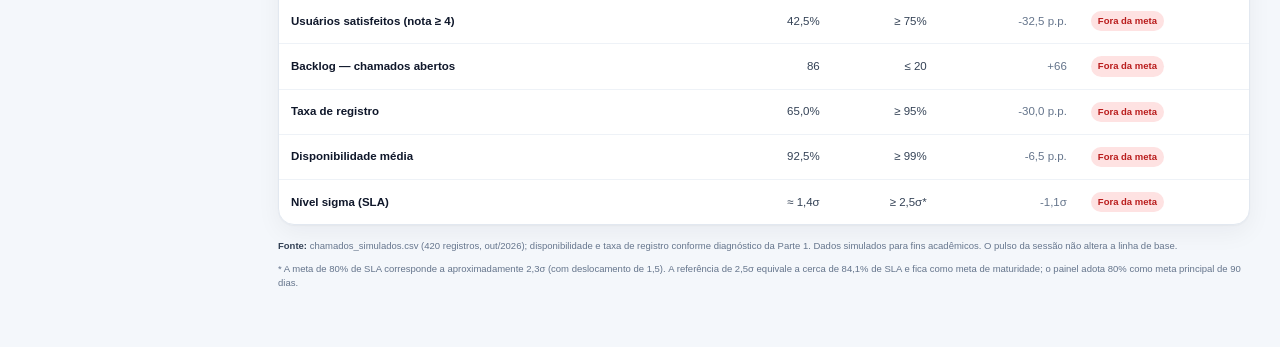
==== commit 6ff8b90f: "feat: adiciona tema escuro ao protótipo" ====
--- a/service-desk/index.html
+++ b/service-desk/index.html
@@ -6,6 +6,9 @@
   <meta name="description" content="Protótipo acadêmico de Service Desk e dashboard de indicadores do IPEC.">
   <title>IPEC · Service Desk</title>
   <link rel="icon" href="data:image/svg+xml,%3Csvg xmlns='http://www.w3.org/2000/svg' viewBox='0 0 64 64'%3E%3Crect width='64' height='64' rx='14' fill='%230B1F3A'/%3E%3Cpath d='M18 18h28v8H34v20h-8V26h-8z' fill='%2314B8A6'/%3E%3C/svg%3E">
+  <script>
+    try { if (localStorage.getItem('ipec-tema') === 'escuro') document.documentElement.dataset.tema = 'escuro'; } catch (e) {}
+  </script>
   <link rel="stylesheet" href="assets/estilo.css">
 </head>
 <body>
@@ -56,6 +59,10 @@
 
         <div class="topbar-acoes">
           <div class="relogio-demo" id="relogio-demo" title="Relógio fixo da demonstração; use 'Simular +3h' no chamado para testar o alerta de 75%."></div>
+          <button class="btn-icone btn-tema" id="btn-tema" type="button" data-action="tema" aria-label="Ativar tema escuro" aria-pressed="false" title="Alternar tema claro/escuro">
+            <svg class="icone-lua" viewBox="0 0 24 24" aria-hidden="true"><path d="M21 12.8A9 9 0 1 1 11.2 3a7 7 0 0 0 9.8 9.8z"/></svg>
+            <svg class="icone-sol" viewBox="0 0 24 24" aria-hidden="true"><circle cx="12" cy="12" r="4"/><path d="M12 2v2M12 20v2M4.9 4.9l1.4 1.4M17.7 17.7l1.4 1.4M2 12h2M20 12h2M4.9 19.1l1.4-1.4M17.7 6.3l1.4-1.4"/></svg>
+          </button>
           <button class="btn-icone btn-reset" type="button" data-action="resetar" title="Restaurar demonstração" aria-label="Restaurar demonstração">
             <svg viewBox="0 0 24 24" aria-hidden="true"><path d="M3 12a9 9 0 1 0 3-6.7"/><path d="M3 4v5h5"/></svg>
             <span>Restaurar</span>
--- a/service-desk/assets/estilo.css
+++ b/service-desk/assets/estilo.css
@@ -6,6 +6,7 @@
 
 :root {
   --azul: #0b1f3a;
+  --titulo: #0b1f3a;
   --azul-2: #12345b;
   --azul-3: #1d4f86;
   --teal: #0f766e;
@@ -33,7 +34,148 @@
   --raio: 16px;
   --raio-pequeno: 10px;
   --transicao: 160ms ease;
-}
+  --kpi-perigo: #b91c1c;
+  --kpi-alerta: #d97706;
+  --kpi-ok: #0f766e;
+}
+
+/* Tema escuro — sobrescreve apenas superfícies, texto e bordas.
+   Badges pastel são mantidos para garantir contraste. */
+:root[data-tema="escuro"] {
+  color-scheme: dark;
+  --fundo: #070e1a;
+  --branco: #101b2c;
+  --texto: #e7eef9;
+  --texto-2: #c4d1e3;
+  --muted: #93a4bb;
+  --muted-2: #6f829c;
+  --borda: #22314a;
+  --borda-2: #1a2740;
+  --titulo: #e7eef9;
+  --sombra: 0 1px 2px rgba(0, 0, 0, 0.35), 0 10px 30px rgba(0, 0, 0, 0.3);
+  --sombra-forte: 0 18px 50px rgba(0, 0, 0, 0.55);
+  --kpi-perigo: #f87171;
+  --kpi-alerta: #fbbf24;
+  --kpi-ok: #2dd4bf;
+}
+
+:root[data-tema="escuro"] .topbar {
+  background: rgba(9, 16, 29, 0.92);
+}
+:root[data-tema="escuro"] .topbar-marca-mobile { color: var(--titulo); }
+:root[data-tema="escuro"] .relogio-demo {
+  border-color: #1f4f4a;
+  background: #0f2f2c;
+  color: #5eead4;
+}
+:root[data-tema="escuro"] .avatar { box-shadow: 0 0 0 1px #2a3a55; }
+
+:root[data-tema="escuro"] .btn-icone:hover,
+:root[data-tema="escuro"] .btn-secundario:hover,
+:root[data-tema="escuro"] .drawer-fechar:hover {
+  border-color: #33455f;
+  background: #172438;
+  color: var(--titulo);
+}
+:root[data-tema="escuro"] .btn-fantasma:hover { background: #172438; color: var(--texto); }
+
+:root[data-tema="escuro"] .kpi-icone { background: #0f2f2c; color: #5eead4; }
+:root[data-tema="escuro"] .kpi-status { color: #7f1d1d; }
+:root[data-tema="escuro"] .kpi-status.ok { color: #14532d; }
+:root[data-tema="escuro"] .kpi-status.atencao { color: #78350f; }
+
+:root[data-tema="escuro"] .barra-meta,
+:root[data-tema="escuro"] .sla-barra,
+:root[data-tema="escuro"] .barra-sla { background: #1d2b43; }
+
+:root[data-tema="escuro"] .badge-baixa,
+:root[data-tema="escuro"] .badge-neutro { background: #243247; color: #b8c6d9; }
+:root[data-tema="escuro"] .badge-media,
+:root[data-tema="escuro"] .badge-info { color: #1e40af; }
+
+:root[data-tema="escuro"] .insight-card {
+  border-color: var(--borda);
+  background: linear-gradient(180deg, #111c2e, #0d1727);
+}
+:root[data-tema="escuro"] .insight-card strong { color: #93c5fd; }
+
+:root[data-tema="escuro"] .tabela th { background: #172438; }
+:root[data-tema="escuro"] .tabela .linha-clicavel:hover { background: #142033; }
+
+:root[data-tema="escuro"] .chip.ativo {
+  border-color: #2f6bae;
+  background: #1d4f86;
+}
+:root[data-tema="escuro"] .chip-contagem { background: #243247; color: #c4d1e3; }
+:root[data-tema="escuro"] .chip.ativo .chip-contagem { background: rgba(255, 255, 255, 0.2); color: #fff; }
+:root[data-tema="escuro"] .insight-numero { background: #1d4f86; }
+
+:root[data-tema="escuro"] .vazio-icone { background: #172438; }
+
+:root[data-tema="escuro"] .sla-preview {
+  border-color: #1f4f4a;
+  background: #0f2f2c;
+  color: #5eead4;
+}
+:root[data-tema="escuro"] .sla-preview strong { color: #99f6e4; }
+:root[data-tema="escuro"] .sla-preview .ponto { background: #2dd4bf; }
+
+:root[data-tema="escuro"] .prioridade-opcao:has(input:checked) {
+  border-color: #2dd4bf;
+  background: #10302c;
+}
+:root[data-tema="escuro"] .prioridade-opcao.tipo-critica:has(input:checked) {
+  border-color: #f87171;
+  background: #35191c;
+}
+
+:root[data-tema="escuro"] .passos li::before {
+  border-color: #1f4f4a;
+  background: #0f2f2c;
+  color: #5eead4;
+}
+
+:root[data-tema="escuro"] .drawer-cabecalho {
+  background: linear-gradient(180deg, #111c2e, #101b2c);
+}
+:root[data-tema="escuro"] .detalhe-meta,
+:root[data-tema="escuro"] .descricao-chamado,
+:root[data-tema="escuro"] .painel-acao,
+:root[data-tema="escuro"] .avaliacao { background: #0d1727; }
+:root[data-tema="escuro"] .detalhe-meta,
+:root[data-tema="escuro"] .painel-acao,
+:root[data-tema="escuro"] .avaliacao { border-color: #22334f; }
+:root[data-tema="escuro"] .sla-painel {
+  border-color: #22334f;
+  background: linear-gradient(180deg, #101b2c, #0d1727);
+}
+
+:root[data-tema="escuro"] .opcao-escalonamento:has(input:checked),
+:root[data-tema="escuro"] .avaliacao-btn:hover,
+:root[data-tema="escuro"] .avaliacao-btn.selecionado {
+  border-color: #2dd4bf;
+  background: #10302c;
+  color: #5eead4;
+}
+
+:root[data-tema="escuro"] .nota-demo {
+  border-color: #a16207;
+  background: #33270e;
+  color: #fcd34d;
+}
+:root[data-tema="escuro"] .somente-leitura { background: #172438; }
+
+:root[data-tema="escuro"] .notif-item,
+:root[data-tema="escuro"] .notif-item:hover { background: var(--branco); }
+:root[data-tema="escuro"] .notif-item:hover { background: #142033; }
+
+:root[data-tema="escuro"] ::placeholder { color: #7f92ab; opacity: 1; }
+:root[data-tema="escuro"] .eyebrow { color: #2dd4bf; }
+:root[data-tema="escuro"] .chart-svg text { fill: #c4d1e3; }
+:root[data-tema="escuro"] .chart-svg .chart-grade { stroke: #2a3a55; }
+:root[data-tema="escuro"] .chart-svg .chart-meta { stroke: #f87171; }
+:root[data-tema="escuro"] .chart-svg .chart-text-meta { fill: #fca5a5; }
+:root[data-tema="escuro"] .chart-svg rect { filter: brightness(1.28); }
 
 * { box-sizing: border-box; }
 
@@ -254,7 +396,7 @@
 .topbar-contexto #topbar-view { color: var(--texto); }
 .topbar-rotulo { color: var(--muted); }
 .topbar-sep { color: var(--muted-2); }
-.topbar-marca-mobile { display: none; color: var(--azul); font-weight: 900; letter-spacing: 0.06em; }
+.topbar-marca-mobile { display: none; color: var(--titulo); font-weight: 900; letter-spacing: 0.06em; }
 
 .topbar-acoes { display: flex; align-items: center; gap: 10px; }
 
@@ -307,7 +449,10 @@
   stroke-linecap: round;
   stroke-linejoin: round;
 }
-.btn-icone:hover { background: #f8fafc; border-color: #cbd5e1; color: var(--azul); }
+.btn-icone:hover { background: #f8fafc; border-color: #cbd5e1; color: var(--titulo); }
+.btn-tema .icone-sol { display: none; }
+:root[data-tema="escuro"] .btn-tema .icone-lua { display: none; }
+:root[data-tema="escuro"] .btn-tema .icone-sol { display: block; }
 .btn-reset { width: auto; padding: 0 10px; font-size: 11.5px; font-weight: 700; }
 .btn-reset span { display: inline; }
 
@@ -339,7 +484,7 @@
 }
 .page-head h1 {
   margin: 2px 0 5px;
-  color: var(--azul);
+  color: var(--titulo);
   font-size: clamp(24px, 2.4vw, 32px);
   line-height: 1.1;
   letter-spacing: -0.03em;
@@ -482,7 +627,7 @@
   flex: 0 0 auto;
 }
 .kpi-icone svg { width: 16px; height: 16px; fill: none; stroke: currentColor; stroke-width: 1.8; stroke-linecap: round; stroke-linejoin: round; }
-.kpi-valor { color: var(--azul); font-size: clamp(24px, 2.4vw, 31px); font-weight: 800; line-height: 1; letter-spacing: -0.03em; }
+.kpi-valor { color: var(--titulo); font-size: clamp(24px, 2.4vw, 31px); font-weight: 800; line-height: 1; letter-spacing: -0.03em; }
 .kpi-valor small { font-size: 12px; font-weight: 700; color: var(--muted); letter-spacing: 0; }
 .kpi-meta { display: flex; align-items: center; justify-content: space-between; gap: 8px; color: var(--muted); font-size: 10.5px; }
 .kpi-meta strong { color: var(--texto-2); }
@@ -602,7 +747,7 @@
   gap: 12px;
   padding: 16px 17px 0;
 }
-.card-head h2 { margin: 0 0 3px; color: var(--azul); font-size: 13px; letter-spacing: -0.01em; }
+.card-head h2 { margin: 0 0 3px; color: var(--titulo); font-size: 13px; letter-spacing: -0.01em; }
 .card-head p { margin: 0; color: var(--muted); font-size: 10.5px; }
 .card-body { padding: 12px 15px 14px; }
 .chart-svg { width: 100%; height: auto; overflow: visible; }
@@ -641,7 +786,7 @@
   font-weight: 800;
 }
 .insight-card p { margin: 0; color: var(--texto-2); font-size: 10.8px; line-height: 1.5; }
-.insight-card strong { color: var(--azul); }
+.insight-card strong { color: var(--titulo); }
 
 /* ========== Tabelas ========== */
 
@@ -653,7 +798,7 @@
   gap: 12px;
   padding: 16px 17px 10px;
 }
-.tabela-topo h2 { margin: 0 0 2px; color: var(--azul); font-size: 13px; }
+.tabela-topo h2 { margin: 0 0 2px; color: var(--titulo); font-size: 13px; }
 .tabela-topo p { margin: 0; color: var(--muted); font-size: 10.5px; }
 .tabela-scroll { overflow-x: auto; }
 .tabela { width: 100%; border-collapse: collapse; }
@@ -768,7 +913,7 @@
 }
 .chip.ativo .chip-contagem { background: rgba(255, 255, 255, 0.18); color: #fff; }
 
-.ticket-id { display: block; color: var(--azul); font-size: 11.5px; font-weight: 800; letter-spacing: 0.01em; }
+.ticket-id { display: block; color: var(--titulo); font-size: 11.5px; font-weight: 800; letter-spacing: 0.01em; }
 .ticket-canal { display: block; margin-top: 1px; color: var(--muted); font-size: 9.5px; }
 .solicitante { display: block; color: var(--texto); font-weight: 600; }
 .solicitante small { display: block; color: var(--muted); font-size: 9.5px; font-weight: 400; }
@@ -831,7 +976,7 @@
 
 .form-layout { display: grid; grid-template-columns: minmax(0, 1.45fr) minmax(280px, 0.75fr); gap: 16px; align-items: start; }
 .form-card { padding: 21px; }
-.form-card h2 { margin: 0 0 3px; color: var(--azul); font-size: 15px; }
+.form-card h2 { margin: 0 0 3px; color: var(--titulo); font-size: 15px; }
 .form-card > p { margin: 0 0 18px; color: var(--muted); font-size: 11.5px; }
 .campo { display: flex; flex-direction: column; gap: 5px; margin-bottom: 14px; }
 .campo label, .campo legend { color: var(--texto-2); font-size: 11px; font-weight: 800; }
@@ -905,7 +1050,7 @@
 .acoes-form { display: flex; justify-content: flex-end; gap: 8px; margin-top: 4px; }
 
 .info-card { padding: 19px; }
-.info-card h2 { margin: 0 0 3px; color: var(--azul); font-size: 14px; }
+.info-card h2 { margin: 0 0 3px; color: var(--titulo); font-size: 14px; }
 .info-card > p { margin: 0 0 14px; color: var(--muted); font-size: 10.8px; }
 .sla-tabela { width: 100%; border-collapse: collapse; margin-bottom: 16px; }
 .sla-tabela th { padding: 7px 8px; border-bottom: 1px solid var(--borda); color: var(--muted); font-size: 9px; font-weight: 800; text-align: left; text-transform: uppercase; letter-spacing: 0.05em; }
@@ -973,7 +1118,7 @@
   background: linear-gradient(180deg, #f8fbfd, #ffffff);
 }
 .drawer-cabecalho .drawer-eyebrow { display: block; margin-bottom: 3px; color: var(--muted); font-size: 9.5px; font-weight: 800; letter-spacing: 0.08em; text-transform: uppercase; }
-.drawer-cabecalho h2 { margin: 0; color: var(--azul); font-size: 20px; letter-spacing: -0.02em; }
+.drawer-cabecalho h2 { margin: 0; color: var(--titulo); font-size: 20px; letter-spacing: -0.02em; }
 .drawer-cabecalho .drawer-badges { display: flex; flex-wrap: wrap; gap: 5px; margin-top: 7px; }
 .drawer-corpo { flex: 1; overflow-y: auto; padding: 17px 20px 26px; }
 .drawer-fechar {
@@ -1012,7 +1157,7 @@
   background: linear-gradient(180deg, #ffffff, #f8fbfd);
 }
 .sla-painel-topo { display: flex; align-items: center; justify-content: space-between; gap: 10px; margin-bottom: 8px; }
-.sla-painel-topo strong { color: var(--azul); font-size: 12px; }
+.sla-painel-topo strong { color: var(--titulo); font-size: 12px; }
 .sla-painel-topo span { color: var(--muted); font-size: 10px; }
 .barra-sla { height: 8px; overflow: hidden; border-radius: 999px; background: #eef2f7; }
 .barra-sla > span { display: block; height: 100%; border-radius: inherit; background: var(--teal); }
@@ -1022,7 +1167,7 @@
 .sla-painel-rodape strong { color: var(--texto-2); }
 
 .secao-detalhe { margin-top: 16px; }
-.secao-detalhe h3 { margin: 0 0 7px; color: var(--azul); font-size: 11.5px; }
+.secao-detalhe h3 { margin: 0 0 7px; color: var(--titulo); font-size: 11.5px; }
 .descricao-chamado { margin: 0; padding: 11px 12px; border: 1px solid var(--borda-2); border-radius: 9px; background: #fbfdff; color: var(--texto-2); font-size: 11.5px; line-height: 1.6; white-space: pre-wrap; overflow-wrap: anywhere; }
 
 .historico { display: flex; flex-direction: column; gap: 0; margin: 0; padding: 0; list-style: none; }
@@ -1049,7 +1194,7 @@
 .acoes-detalhe { display: flex; flex-wrap: wrap; gap: 7px; margin-top: 18px; padding-top: 15px; border-top: 1px solid var(--borda); }
 .acoes-detalhe .btn { flex: 1 1 auto; }
 .painel-acao { margin-top: 11px; padding: 12px; border: 1px solid #dbe7f3; border-radius: 10px; background: #f8fbfd; }
-.painel-acao h4 { margin: 0 0 8px; color: var(--azul); font-size: 11px; }
+.painel-acao h4 { margin: 0 0 8px; color: var(--titulo); font-size: 11px; }
 .painel-acao .campo { margin-bottom: 9px; }
 .painel-acao .campo textarea { min-height: 62px; }
 .painel-acao .acoes-form { justify-content: flex-start; }
@@ -1059,7 +1204,7 @@
 .opcao-escalonamento input { accent-color: var(--teal); }
 
 .avaliacao { margin-top: 11px; padding: 12px; border: 1px solid #dbe7f3; border-radius: 10px; background: #f8fbfd; }
-.avaliacao h4 { margin: 0 0 3px; color: var(--azul); font-size: 11px; }
+.avaliacao h4 { margin: 0 0 3px; color: var(--titulo); font-size: 11px; }
 .avaliacao p { margin: 0 0 8px; color: var(--muted); font-size: 9.8px; }
 .avaliacao-botoes { display: flex; gap: 5px; }
 .avaliacao-btn {
@@ -1114,7 +1259,7 @@
   animation: aparecer 140ms ease both;
 }
 .notif-cabecalho { display: flex; align-items: center; justify-content: space-between; gap: 10px; padding: 12px 13px; border-bottom: 1px solid var(--borda-2); }
-.notif-cabecalho strong { color: var(--azul); font-size: 11.5px; }
+.notif-cabecalho strong { color: var(--titulo); font-size: 11.5px; }
 .notif-cabecalho button { padding: 3px 6px; border: 0; background: transparent; color: var(--teal); font-size: 9.5px; font-weight: 700; }
 .notif-lista { max-height: 330px; overflow-y: auto; }
 .notif-item { display: flex; gap: 9px; width: 100%; padding: 11px 13px; border: 0; border-bottom: 1px solid var(--borda-2); background: var(--branco); text-align: left; }
